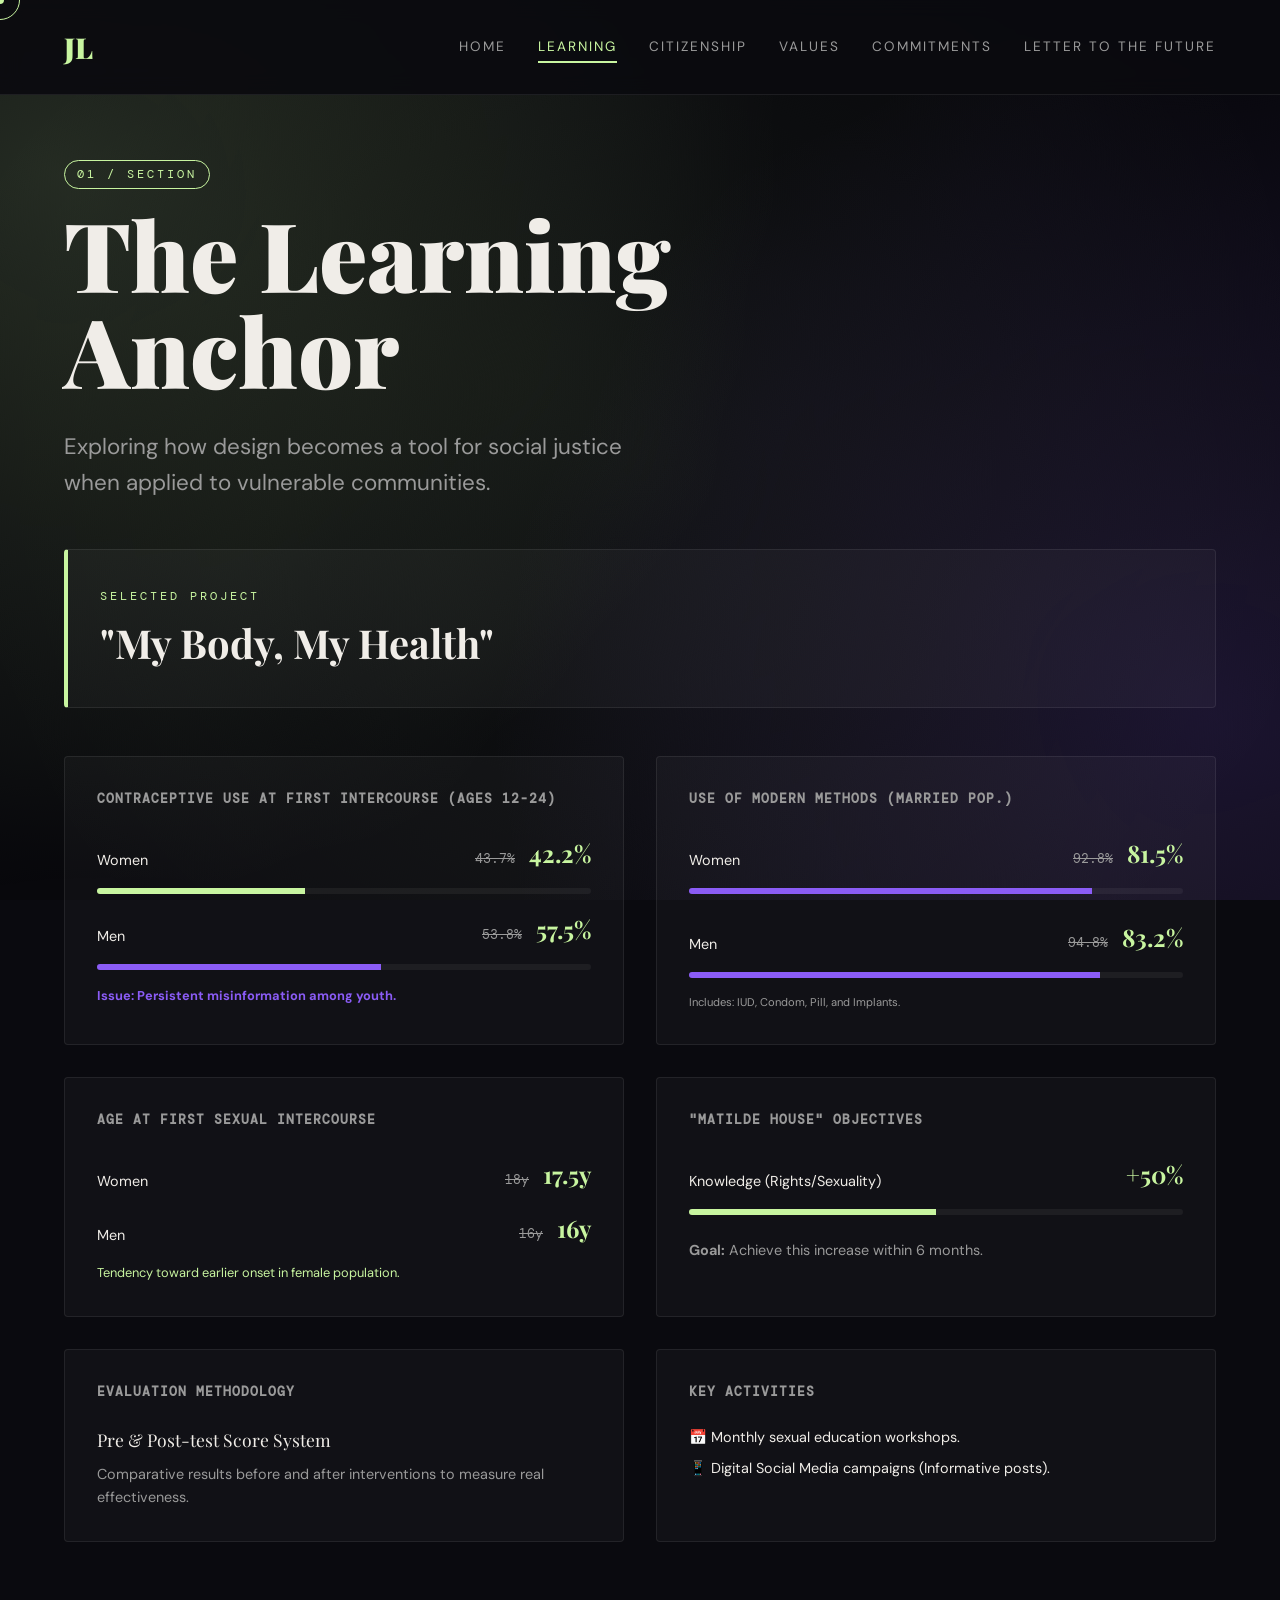
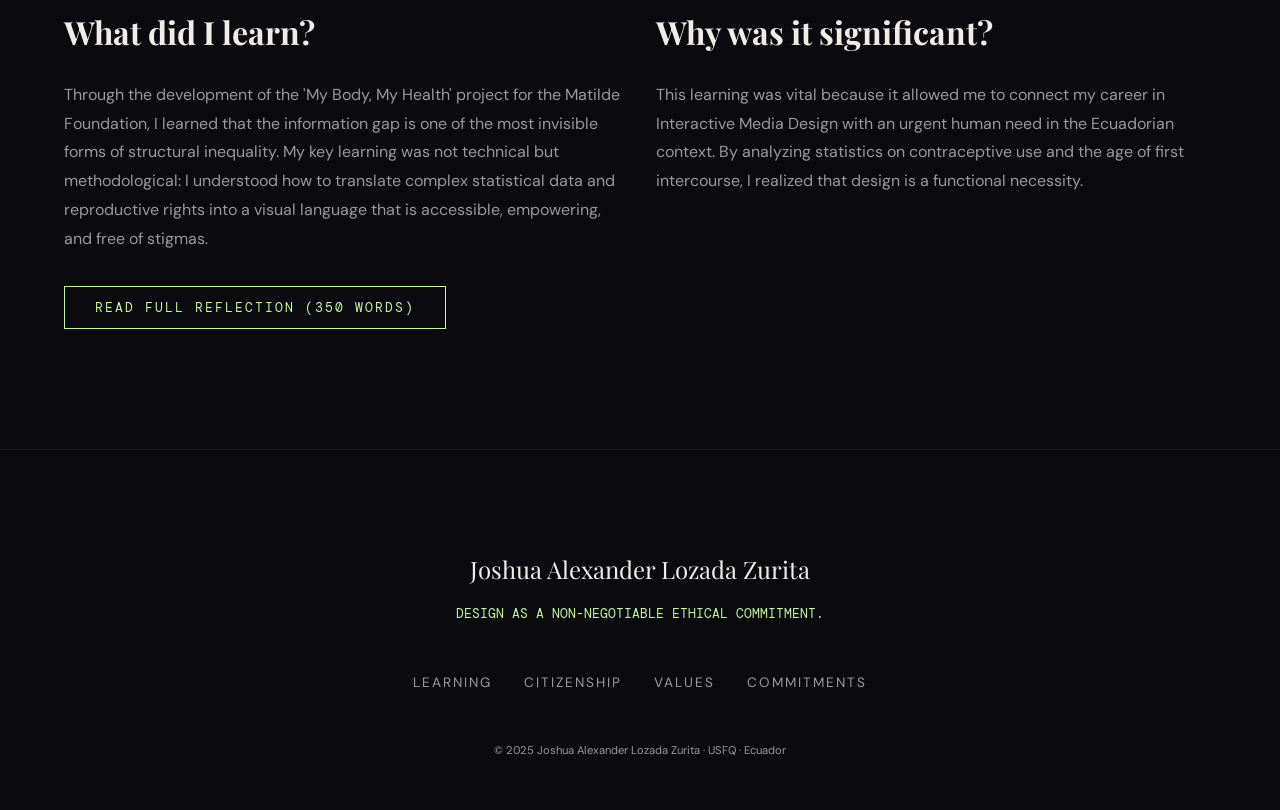
==== aprendizaje.html @ b24384f2 "Finalize High-End Academic E-Portfolio SPA (Translated to English with Liquid BG)" ====
<!DOCTYPE html>
<html lang="en">
<head>
  <meta charset="UTF-8">
  <meta name="viewport" content="width=device-width, initial-scale=1.0">
  <title>The Learning Anchor | My Body, My Health</title>
  <link rel="stylesheet" href="style.css">
  <link rel="preconnect" href="https://fonts.googleapis.com">
  <link rel="preconnect" href="https://fonts.gstatic.com" crossorigin>
  <link href="https://fonts.googleapis.com/css2?family=DM+Mono:wght@400;500&family=DM+Sans:ital,wght@0,400;0,500;0,700;1,400&family=Playfair+Display:ital,wght@0,700;0,900;1,700&display=swap" rel="stylesheet">
</head>
<body>
  <div class="bg-animation">
    <div class="liquid-mesh"></div>
    <svg xmlns="http://www.w3.org/2000/svg" style="display: none;">
      <defs>
        <filter id="liquid-filter">
          <feTurbulence type="fractalNoise" baseFrequency="0.005" numOctaves="2" result="turbulence" />
          <feDisplacementMap in="SourceGraphic" in2="turbulence" scale="60" />
        </filter>
      </defs>
    </svg>
  </div>
  <div id="cursor-dot"></div>
  <div id="cursor-ring"></div>
  <div id="scroll-progress"></div>

  <nav id="navbar">
    <a href="index.html" class="nav-logo">JL</a>
    <div class="nav-links">
      <a href="index.html" class="nav-link">Home</a>
      <a href="aprendizaje.html" class="nav-link active">Learning</a>
      <a href="ciudadania.html" class="nav-link">Citizenship</a>
      <a href="valores.html" class="nav-link">Values</a>
      <a href="compromisos.html" class="nav-link">Commitments</a>
      <a href="carta.html" class="nav-link">Letter to the Future</a>
    </div>
  </nav>

  <main>
    <section id="aprendizaje">
      <div class="container">
        <span class="badge reveal">01 / Section</span>
        <h2 class="section-title reveal">The Learning<br>Anchor</h2>
        <p class="section-desc reveal">Exploring how design becomes a tool for social justice when applied to vulnerable communities.</p>
        
        <div class="dash-block reveal" style="border-left: 4px solid var(--accent-lime); margin-bottom: 3rem;">
           <span class="badge" style="border:none; padding:0; margin-bottom: 5px;">Selected Project</span>
           <h3 style="font-family: var(--font-display); font-size: 2.5rem;">"My Body, My Health"</h3>
        </div>

        <!-- Dashboard -->
        <div class="dashboard-grid">
          <div class="dash-block reveal">
            <h4>Contraceptive use at first intercourse (Ages 12-24)</h4>
            <div class="stat-row">
              <span class="stat-info">Women</span>
              <div class="stat-val-group">
                <span class="stat-old">43.7%</span>
                <span class="stat-new">42.2%</span>
              </div>
            </div>
            <div class="progress-wrap"><div class="progress-bar" data-width="42.2"></div></div>
            <div class="stat-row" style="margin-top: 1rem;">
              <span class="stat-info">Men</span>
              <div class="stat-val-group">
                <span class="stat-old">53.8%</span>
                <span class="stat-new">57.5%</span>
              </div>
            </div>
            <div class="progress-wrap"><div class="progress-bar" data-width="57.5" style="background: var(--accent-violet);"></div></div>
            <p style="font-size: 0.8rem; color: var(--accent-violet); margin-top: 1rem; font-weight: 700;">Issue: Persistent misinformation among youth.</p>
          </div>

          <div class="dash-block reveal">
            <h4>Use of Modern Methods (Married Pop.)</h4>
            <div class="stat-row">
              <span class="stat-info">Women</span>
              <div class="stat-val-group">
                <span class="stat-old">92.8%</span>
                <span class="stat-new">81.5%</span>
              </div>
            </div>
            <div class="progress-wrap"><div class="progress-bar" data-width="81.5" style="background: var(--accent-violet);"></div></div>
            <div class="stat-row" style="margin-top: 1.5rem;">
              <span class="stat-info">Men</span>
              <div class="stat-val-group">
                <span class="stat-old">94.8%</span>
                <span class="stat-new">83.2%</span>
              </div>
            </div>
            <div class="progress-wrap"><div class="progress-bar" data-width="83.2" style="background: var(--accent-violet);"></div></div>
            <p style="font-size: 0.7rem; color: var(--text-dim); margin-top: 1rem;">Includes: IUD, Condom, Pill, and Implants.</p>
          </div>

          <div class="dash-block reveal">
            <h4>Age at First Sexual Intercourse</h4>
            <div class="stat-row">
              <span class="stat-info">Women</span>
              <div class="stat-val-group">
                <span class="stat-old">18y</span>
                <span class="stat-new">17.5y</span>
              </div>
            </div>
            <div class="stat-row" style="margin-top: 1rem;">
              <span class="stat-info">Men</span>
              <div class="stat-val-group">
                <span class="stat-old">16y</span>
                <span class="stat-new">16y</span>
              </div>
            </div>
            <p style="font-size: 0.8rem; color: var(--accent-lime); margin-top: 1rem;">Tendency toward earlier onset in female population.</p>
          </div>

          <div class="dash-block reveal">
            <h4>"Matilde House" Objectives</h4>
            <div class="stat-row">
              <span class="stat-info">Knowledge (Rights/Sexuality)</span>
              <div class="stat-val-group">
                <span class="stat-new">+50%</span>
              </div>
            </div>
            <div class="progress-wrap"><div class="progress-bar" data-width="50"></div></div>
            <p style="font-size: 0.9rem; color: var(--text-dim); margin-top: 1.5rem;"><strong>Goal:</strong> Achieve this increase within 6 months.</p>
          </div>
        </div>

        <!-- Strategy Blocks -->
        <div class="dashboard-grid" style="margin-top: 2rem;">
          <div class="dash-block reveal">
            <h4>Evaluation Methodology</h4>
            <p style="font-size: 1.1rem; font-family: var(--font-display);">Pre & Post-test Score System</p>
            <p style="font-size: 0.9rem; color: var(--text-dim); margin-top: 0.5rem;">Comparative results before and after interventions to measure real effectiveness.</p>
          </div>
          <div class="dash-block reveal">
            <h4>Key Activities</h4>
            <ul style="list-style: none; font-size: 0.9rem; color: var(--text-main);">
              <li style="margin-bottom: 0.5rem;">📅 Monthly sexual education workshops.</li>
              <li>📱 Digital Social Media campaigns (Informative posts).</li>
            </ul>
          </div>
        </div>

        <!-- Reflections -->
        <div class="dashboard-grid" style="margin-top: 4rem;">
          <div class="reveal">
            <h3 style="font-family: var(--font-display); font-size: 2rem; margin-bottom: 1.5rem;">What did I learn?</h3>
            <p style="color: var(--text-dim); line-height: 1.8;">Through the development of the 'My Body, My Health' project for the Matilde Foundation, I learned that the information gap is one of the most invisible forms of structural inequality. My key learning was not technical but methodological: I understood how to translate complex statistical data and reproductive rights into a visual language that is accessible, empowering, and free of stigmas.</p>
          </div>
          <div class="reveal">
            <h3 style="font-family: var(--font-display); font-size: 2rem; margin-bottom: 1.5rem;">Why was it significant?</h3>
            <p style="color: var(--text-dim); line-height: 1.8;">This learning was vital because it allowed me to connect my career in Interactive Media Design with an urgent human need in the Ecuadorian context. By analyzing statistics on contraceptive use and the age of first intercourse, I realized that design is a functional necessity.</p>
          </div>
        </div>

        <div class="reveal">
          <button class="btn" onclick="openModal('modal-learning')">Read full reflection (350 words)</button>
        </div>
      </div>
    </section>
  </main>

  <footer>
    <div class="container">
      <div class="footer-credits">Joshua Alexander Lozada Zurita</div>
      <div class="footer-tagline">Design as a non-negotiable ethical commitment.</div>
      <div class="footer-nav">
        <a href="aprendizaje.html" class="nav-link">Learning</a>
        <a href="ciudadania.html" class="nav-link">Citizenship</a>
        <a href="valores.html" class="nav-link">Values</a>
        <a href="compromisos.html" class="nav-link">Commitments</a>
      </div>
      <p style="font-size: 0.7rem; color: var(--text-dim);">&copy; 2025 Joshua Alexander Lozada Zurita · USFQ · Ecuador</p>
    </div>
  </footer>

  <!-- MODALS -->
  <div id="modal-learning" class="modal-overlay" onclick="closeModal(event)">
    <div class="modal-content">
      <button class="close-modal" onclick="closeModal(event)">&times;</button>
      <h2 class="modal-title">Design as Social Justice</h2>
      <div class="modal-text">
        <p>During my service at the Matilde Foundation, I observed that misinformation is a structural barrier that perpetuates cycles of vulnerability. Developing the <strong>"My Body, My Health"</strong> project taught me that my role as a future professional is not only aesthetic but deeply functional and ethical. By analyzing the data comparison between 2018 and 2026, I identified alarming regressions in access to modern methods in the married population, dropping from 92.8% to 81.5% in women, and a trend toward an earlier age of sexual debut in women at 17.5 years. These figures are not just numbers; they are the reflection of an information gap that design must close.</p>
        
        <div class="modal-highlight">
          <strong>Key insight:</strong> The icons we considered 'universal' were not. Colors had specific cultural connotations, and typography was not just an aesthetic choice but a real accessibility tool for women with varying levels of literacy.
        </div>
        
        <p>The design process became an exercise in humility and active listening. I began researching user-centered design methodologies, applying participant observation techniques to understand how the mothers at Matilde House processed visual information. I discovered that standard medical terminology generated rejection and confusion; thus, my work consisted of "translating" those reproductive rights into an empowering visual system, free of stigma and easy to navigate. I learned that true excellence in design does not reside in technical sophistication, but in the ability to make complexity invisible to bridge informational distances.</p>

        <p>Professionally, this experience redefined my vision. Before PASEC, I saw design as a commercial service; now I understand it as social capital. My goal with the monthly workshops and digital campaigns is to increase knowledge about bodily autonomy by 50% within 6 months, using a Pre and Post-test system to validate that the change is not just visual but cognitive. This project is proof that a designer can and must be an ethical interventionist in their community, transforming misinformation into citizen power.</p>
      </div>
    </div>
  </div>

  <script src="shared.js"></script>
</body>
</html>
---- style.css ----
:root {
  --bg-color: #0A0A0F;
  --accent-lime: #C8F5A0;
  --accent-violet: #8B5CF6;
  --text-main: #F0EDE8;
  --text-dim: #9A9A9A;
  --glass: rgba(255, 255, 255, 0.03);
  --glass-border: rgba(255, 255, 255, 0.08);
  
  --font-display: 'Playfair Display', serif;
  --font-body: 'DM Sans', sans-serif;
  --font-mono: 'DM Mono', monospace;
  
  --transition: all 0.5s cubic-bezier(0.23, 1, 0.32, 1);
}

* {
  margin: 0;
  padding: 0;
  box-sizing: border-box;
  cursor: none; /* Hide default cursor */
}

html {
  scroll-behavior: smooth;
  background-color: var(--bg-color);
  color: var(--text-main);
  font-family: var(--font-body);
  overflow-x: hidden;
}

body {
  line-height: 1.6;
}

/* --- Custom Cursor --- */
#cursor-dot {
  width: 8px;
  height: 8px;
  background: var(--accent-lime);
  position: fixed;
  pointer-events: none;
  z-index: 10000;
  border-radius: 50%;
  transform: translate(-50%, -50%);
  transition: width 0.3s, height 0.3s;
}
#cursor-ring {
  width: 40px;
  height: 40px;
  border: 1px solid var(--accent-lime);
  position: fixed;
  pointer-events: none;
  z-index: 9999;
  border-radius: 50%;
  transform: translate(-50%, -50%);
  transition: all 0.15s ease-out;
}

/* --- Scroll Progress --- */
#scroll-progress {
  position: fixed;
  top: 0;
  left: 0;
  width: 0%;
  height: 4px;
  background: var(--accent-lime);
  z-index: 1001;
}

/* --- Navigation --- */
nav {
  position: fixed;
  top: 0;
  width: 100%;
  padding: 1.5rem 5%;
  display: flex;
  justify-content: space-between;
  align-items: center;
  z-index: 1000;
  transition: var(--transition);
  background: rgba(10, 10, 15, 0.9);
  backdrop-filter: blur(10px);
  border-bottom: 1px solid var(--glass-border);
}

.nav-logo {
  font-family: var(--font-display);
  font-size: 1.8rem;
  font-weight: 900;
  color: var(--accent-lime);
  text-decoration: none;
}

.nav-links {
  display: flex;
  gap: 2rem;
}
.nav-link {
  text-decoration: none;
  color: var(--text-dim);
  font-size: 0.85rem;
  text-transform: uppercase;
  letter-spacing: 2px;
  transition: var(--transition);
  position: relative;
}
.nav-link:hover, .nav-link.active {
  color: var(--accent-lime);
}
.nav-link::after {
  content: '';
  position: absolute;
  bottom: -5px;
  left: 0;
  width: 0;
  height: 2px;
  background: var(--accent-lime);
  transition: var(--transition);
}
.nav-link.active::after {
  width: 100%;
}

/* --- Layout Elements --- */
.container {
  max-width: 1300px;
  margin: 0 auto;
  padding: 0 5%;
}

section {
  padding: 160px 0 120px;
  min-height: 100vh;
  display: flex;
  flex-direction: column;
  justify-content: center;
}

.reveal {
  opacity: 0;
  transform: translateY(40px);
  transition: all 0.8s cubic-bezier(0.23, 1, 0.32, 1);
}
.reveal.visible {
  opacity: 1;
  transform: translateY(0);
}

.badge {
  font-family: var(--font-mono);
  font-size: 0.75rem;
  color: var(--accent-lime);
  text-transform: uppercase;
  letter-spacing: 3px;
  margin-bottom: 1rem;
  display: inline-block;
  border: 1px solid var(--accent-lime);
  padding: 4px 12px;
  border-radius: 50px;
}

.section-title {
  font-family: var(--font-display);
  font-size: clamp(3rem, 8vw, 6rem);
  font-weight: 900;
  line-height: 1;
  margin-bottom: 2rem;
}

.section-desc {
  font-size: clamp(1.1rem, 2vw, 1.4rem);
  color: var(--text-dim);
  max-width: 600px;
  margin-bottom: 3rem;
}

/* --- Hero Section --- */
#hero {
  text-align: left;
  position: relative;
  overflow: hidden;
}

.hero-name {
  font-family: var(--font-display);
  font-size: clamp(3.5rem, 10vw, 8rem);
  font-weight: 900;
  line-height: 0.9;
  margin-bottom: 2rem;
  max-width: 1000px;
}
.hero-name span {
  display: block;
  color: transparent;
  -webkit-text-stroke: 1px var(--text-main);
}

.hero-tagline {
  font-size: 1.2rem;
  color: var(--accent-lime);
  font-family: var(--font-mono);
  margin-bottom: 3rem;
}

.hero-stats {
  display: flex;
  gap: 4rem;
  margin-top: 4rem;
}
.stat-item {
  display: flex;
  flex-direction: column;
}
.stat-number {
  font-family: var(--font-display);
  font-size: 3.5rem;
  font-weight: 700;
  color: var(--accent-violet);
}
.stat-label {
  font-family: var(--font-mono);
  font-size: 0.8rem;
  color: var(--text-dim);
  text-transform: uppercase;
  letter-spacing: 2px;
}

.hero-cards {
  display: flex;
  flex-wrap: wrap;
  gap: 1.5rem;
  margin-top: 5rem;
}
.nav-card {
  flex: 1 1 250px;
  background: var(--glass);
  border: 1px solid var(--glass-border);
  padding: 2.5rem;
  text-decoration: none;
  color: var(--text-main);
  transition: var(--transition);
  position: relative;
  overflow: hidden;
  min-height: 200px;
  display: flex;
  flex-direction: column;
  justify-content: center;
}
.nav-card:hover {
  background: rgba(255, 255, 255, 0.06);
  transform: translateY(-10px);
  border-color: var(--accent-lime);
}
.nav-card h4 {
  font-family: var(--font-display);
  font-size: 1.8rem;
  margin-bottom: 0.5rem;
}
.nav-card p {
  color: var(--text-dim);
  font-size: 0.9rem;
}

/* --- Dashboard Styles --- */
.dashboard-grid {
  display: grid;
  grid-template-columns: repeat(2, 1fr);
  gap: 2rem;
  margin-top: 3rem;
}
.dash-block {
  background: var(--glass);
  border: 1px solid var(--glass-border);
  padding: 2rem;
  border-radius: 4px;
  transition: var(--transition);
}
.dash-block:hover {
  border-color: var(--accent-violet);
}
.dash-block h4 {
  font-family: var(--font-mono);
  font-size: 0.8rem;
  color: var(--text-dim);
  text-transform: uppercase;
  margin-bottom: 1.5rem;
  letter-spacing: 1px;
}

.stat-row {
  display: flex;
  justify-content: space-between;
  margin-bottom: 1rem;
  align-items: flex-end;
}
.stat-info {
  font-size: 0.9rem;
  color: var(--text-main);
}
.stat-val-group {
  text-align: right;
}
.stat-old {
  font-family: var(--font-mono);
  font-size: 0.8rem;
  color: var(--text-dim);
  text-decoration: line-through;
}
.stat-new {
  font-family: var(--font-display);
  font-size: 1.5rem;
  color: var(--accent-lime);
  font-weight: 700;
  margin-left: 10px;
}

.progress-wrap {
  width: 100%;
  height: 6px;
  background: rgba(255, 255, 255, 0.05);
  border-radius: 10px;
  margin-top: 5px;
  overflow: hidden;
}
.progress-bar {
  height: 100%;
  background: var(--accent-lime);
  width: 0%;
  transition: width 1.5s cubic-bezier(0.23, 1, 0.32, 1);
}

/* --- Citizenship Comparison --- */
.comparison-grid {
  display: grid;
  grid-template-columns: 1fr 1fr;
  gap: 4rem;
  margin-top: 4rem;
  position: relative;
}
.comparison-grid::after {
  content: '';
  position: absolute;
  left: 50%;
  top: 0;
  height: 100%;
  width: 1px;
  background: var(--glass-border);
}
.compare-item h3 {
  font-family: var(--font-display);
  font-size: 2.5rem;
  margin-bottom: 1.5rem;
}
.compare-item.after h3 {
  color: var(--accent-lime);
}
.compare-item p {
  color: var(--text-dim);
  font-size: 1.1rem;
  line-height: 1.8;
}

/* --- Values Cards --- */
.values-grid {
  display: grid;
  grid-template-columns: repeat(3, 1fr);
  gap: 2rem;
}
.value-card {
  background: var(--glass);
  border: 1px solid var(--glass-border);
  padding: 3rem 2rem;
  transition: var(--transition);
  cursor: pointer;
}
.value-card:hover {
  background: rgba(139, 92, 246, 0.05);
  border-color: var(--accent-violet);
  transform: translateY(-10px);
}
.value-icon {
  font-size: 2.5rem;
  margin-bottom: 2rem;
}
.value-card h3 {
  font-family: var(--font-display);
  font-size: 2rem;
  margin-bottom: 1rem;
}
.value-card .importance {
  font-weight: 700;
  color: var(--text-main);
  margin-bottom: 1rem;
  font-size: 0.9rem;
}
.value-card .application {
  color: var(--text-dim);
  font-size: 0.9rem;
}

/* --- Matrix Tabs --- */
.tabs-nav {
  display: flex;
  gap: 2rem;
  margin-bottom: 4rem;
  border-bottom: 1px solid var(--glass-border);
}
.tab-btn {
  background: none;
  border: none;
  color: var(--text-dim);
  font-family: var(--font-display);
  font-size: 1.8rem;
  padding-bottom: 1rem;
  cursor: pointer;
  position: relative;
  transition: var(--transition);
}
.tab-btn.active {
  color: var(--text-main);
}
.tab-btn.active::after {
  content: '';
  position: absolute;
  bottom: -1px;
  left: 0;
  width: 100%;
  height: 3px;
  background: var(--accent-lime);
}

.tab-content {
  display: none;
  animation: fadeIn 0.5s ease;
}
.tab-content.active {
  display: block;
}

.matrix-layout {
  display: grid;
  grid-template-columns: 1fr 1fr;
  gap: 4rem;
}
.matrix-info h4 {
  font-family: var(--font-mono);
  font-size: 0.8rem;
  color: var(--accent-lime);
  margin-bottom: 1rem;
  text-transform: uppercase;
}
.matrix-info p {
  font-size: 1.2rem;
  margin-bottom: 2rem;
}
.indicator-list {
  display: flex;
  flex-wrap: wrap;
  gap: 10px;
}
.indicator-tag {
  background: rgba(200, 245, 160, 0.1);
  color: var(--accent-lime);
  padding: 6px 15px;
  border-radius: 50px;
  font-size: 0.8rem;
  font-family: var(--font-mono);
}

.action-grid {
  display: grid;
  grid-template-columns: 1fr 1fr;
  gap: 1rem;
}
.action-card {
  background: var(--glass);
  border: 1px solid var(--glass-border);
  padding: 1.5rem;
  transition: var(--transition);
  cursor: pointer;
}
.action-card:hover {
  border-color: var(--accent-lime);
}
.action-card span {
  font-family: var(--font-mono);
  color: var(--accent-lime);
  display: block;
  margin-bottom: 10px;
}
.action-card h5 {
  font-family: var(--font-display);
  font-size: 1.2rem;
}

/* --- Video Section --- */
.video-wrapper {
  position: relative;
  padding-bottom: 56.25%; /* 16:9 */
  height: 0;
  background: #000;
  margin-top: 3rem;
  border: 1px solid var(--glass-border);
}
.video-wrapper iframe {
  position: absolute;
  top: 0;
  left: 0;
  width: 100%;
  height: 100%;
}
.video-placeholder {
  position: absolute;
  top: 0;
  left: 0;
  width: 100%;
  height: 100%;
  display: flex;
  flex-direction: column;
  justify-content: center;
  align-items: center;
  background: var(--bg-color);
  z-index: 1;
}
.play-btn {
  width: 80px;
  height: 80px;
  background: var(--accent-lime);
  border-radius: 50%;
  display: flex;
  justify-content: center;
  align-items: center;
  margin-bottom: 1rem;
}
.play-btn svg {
  fill: var(--bg-color);
  width: 30px;
}

/* --- Modals --- */
.modal-overlay {
  position: fixed;
  top: 0;
  left: 0;
  width: 100%;
  height: 100%;
  background: rgba(0, 0, 0, 0.9);
  backdrop-filter: blur(10px);
  display: none;
  justify-content: center;
  align-items: center;
  z-index: 2000;
  padding: 20px;
}
.modal-content {
  background: var(--bg-color);
  border: 1px solid var(--glass-border);
  max-width: 800px;
  width: 100%;
  padding: 4rem;
  position: relative;
  max-height: 90vh;
  overflow-y: auto;
}
.close-modal {
  position: absolute;
  top: 30px;
  right: 30px;
  background: none;
  border: none;
  color: var(--text-main);
  font-size: 2rem;
  cursor: pointer;
}
.modal-title {
  font-family: var(--font-display);
  font-size: 3rem;
  margin-bottom: 2rem;
  color: var(--accent-lime);
}
.modal-text {
  font-size: 1.1rem;
  line-height: 1.8;
  color: var(--text-main);
}
.modal-highlight {
  background: rgba(200, 245, 160, 0.05);
  border-left: 4px solid var(--accent-lime);
  padding: 1.5rem;
  margin: 2rem 0;
  font-family: var(--font-mono);
  font-size: 0.9rem;
}

/* --- Buttons --- */
.btn {
  background: transparent;
  border: 1px solid var(--accent-lime);
  color: var(--accent-lime);
  padding: 12px 30px;
  font-family: var(--font-mono);
  text-transform: uppercase;
  letter-spacing: 2px;
  font-size: 0.8rem;
  transition: var(--transition);
  display: inline-block;
  margin-top: 2rem;
}
.btn:hover {
  background: var(--accent-lime);
  color: var(--bg-color);
}

/* --- Footer --- */
footer {
  padding: 100px 0 50px;
  border-top: 1px solid var(--glass-border);
  text-align: center;
}
.footer-credits {
  font-family: var(--font-display);
  font-size: 1.5rem;
  margin-bottom: 1rem;
}
.footer-tagline {
  font-family: var(--font-mono);
  color: var(--accent-lime);
  font-size: 0.8rem;
  text-transform: uppercase;
  margin-bottom: 3rem;
}
.footer-nav {
  display: flex;
  justify-content: center;
  gap: 2rem;
  margin-bottom: 3rem;
}

@keyframes fadeIn {
  from { opacity: 0; transform: translateY(10px); }
  to { opacity: 1; transform: translateY(0); }
}

/* --- Mobile Responsive --- */
/* --- Soft Liquid Water Background --- */
.bg-animation {
  position: fixed;
  top: 0;
  left: 0;
  width: 100%;
  height: 100%;
  z-index: -1;
  background: #08080c;
  overflow: hidden;
}

.liquid-mesh {
  position: absolute;
  top: -25%;
  left: -25%;
  width: 150%;
  height: 150%;
  background: 
    radial-gradient(circle at 20% 30%, rgba(200, 245, 160, 0.15) 0%, transparent 40%),
    radial-gradient(circle at 80% 70%, rgba(139, 92, 246, 0.15) 0%, transparent 40%),
    radial-gradient(circle at 50% 50%, rgba(200, 245, 160, 0.05) 0%, transparent 60%);
  filter: url(#liquid-filter);
  animation: waterFlow 20s infinite alternate ease-in-out;
}

@keyframes waterFlow {
  0% { transform: translate(0, 0) scale(1); }
  50% { transform: translate(-5%, -5%) scale(1.1); }
  100% { transform: translate(5%, 5%) scale(1); }
}

@media (max-width: 1024px) {
  .hero-cards, .values-grid, .comparison-grid, .dashboard-grid, .matrix-layout, .action-grid {
    grid-template-columns: 1fr;
  }
  .comparison-grid::after { display: none; }
  .nav-links { display: none; }
  .liquid-mesh { opacity: 0.8; }
}
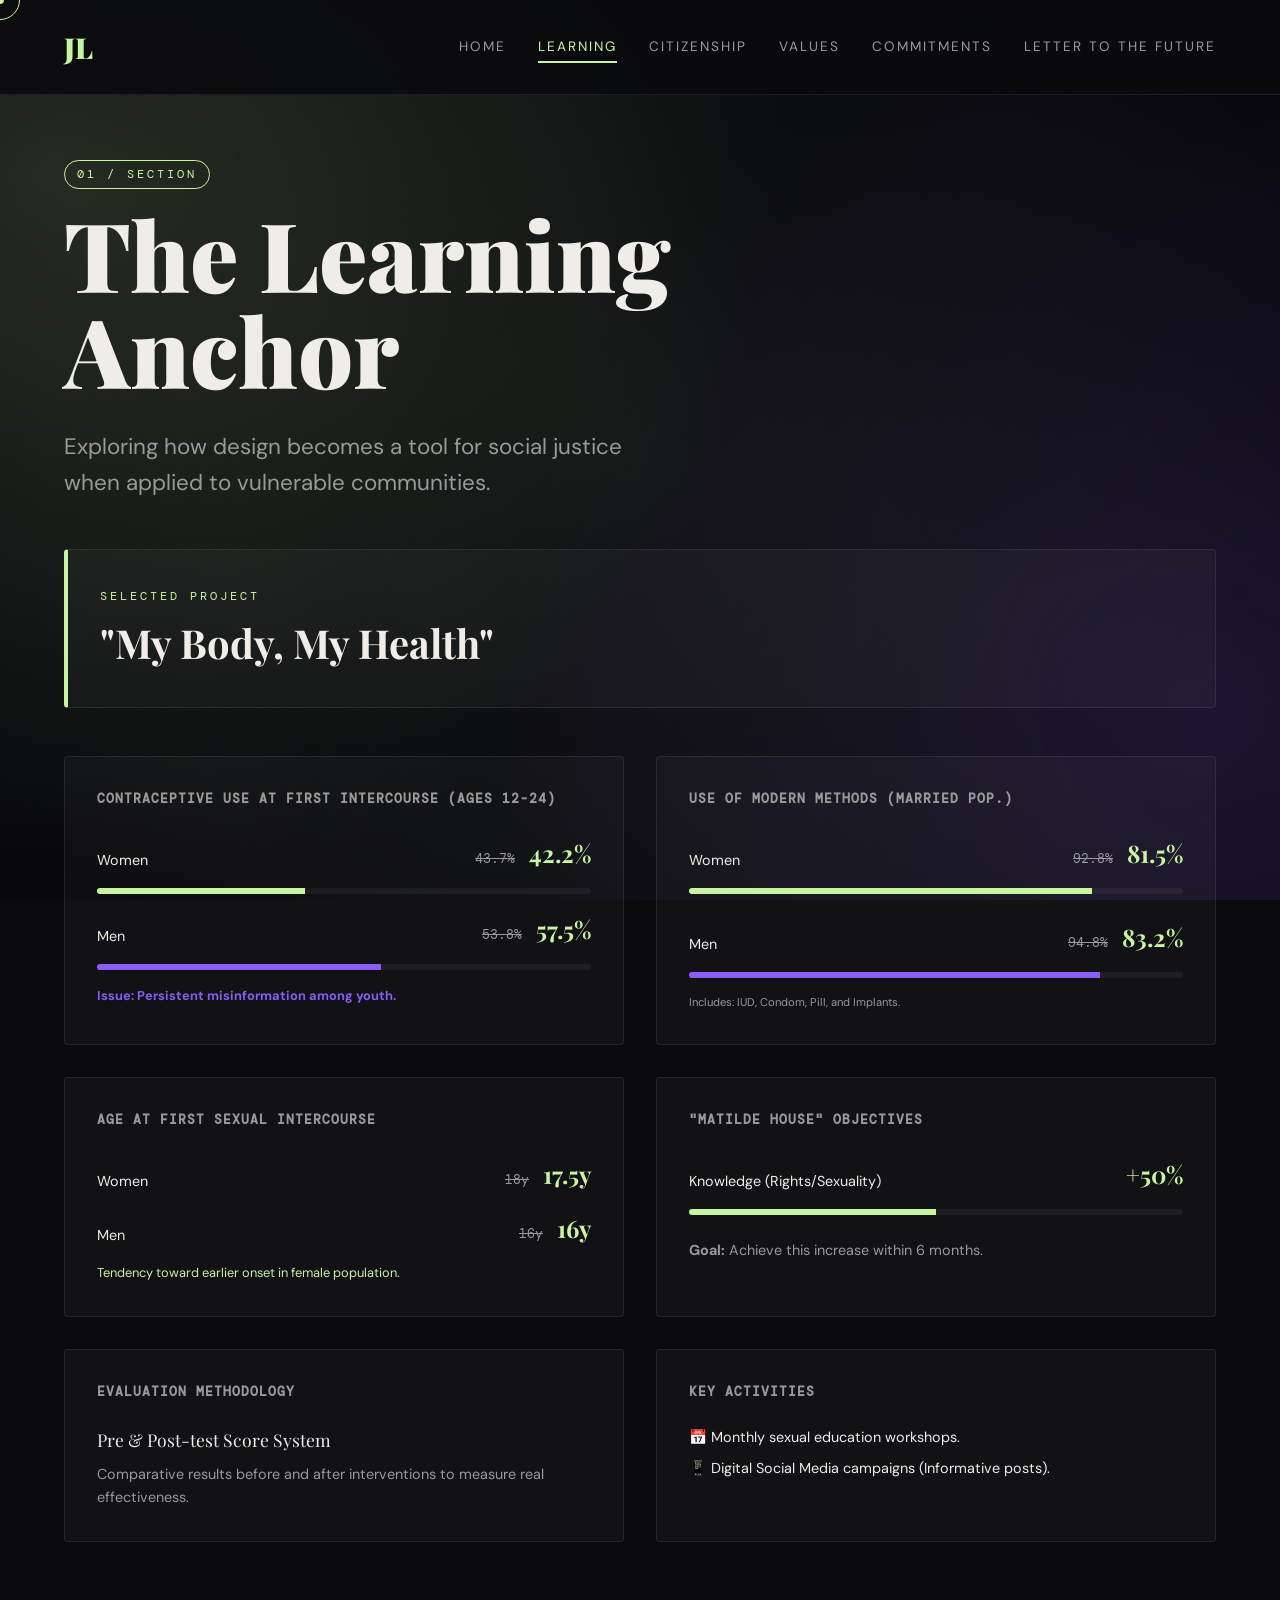
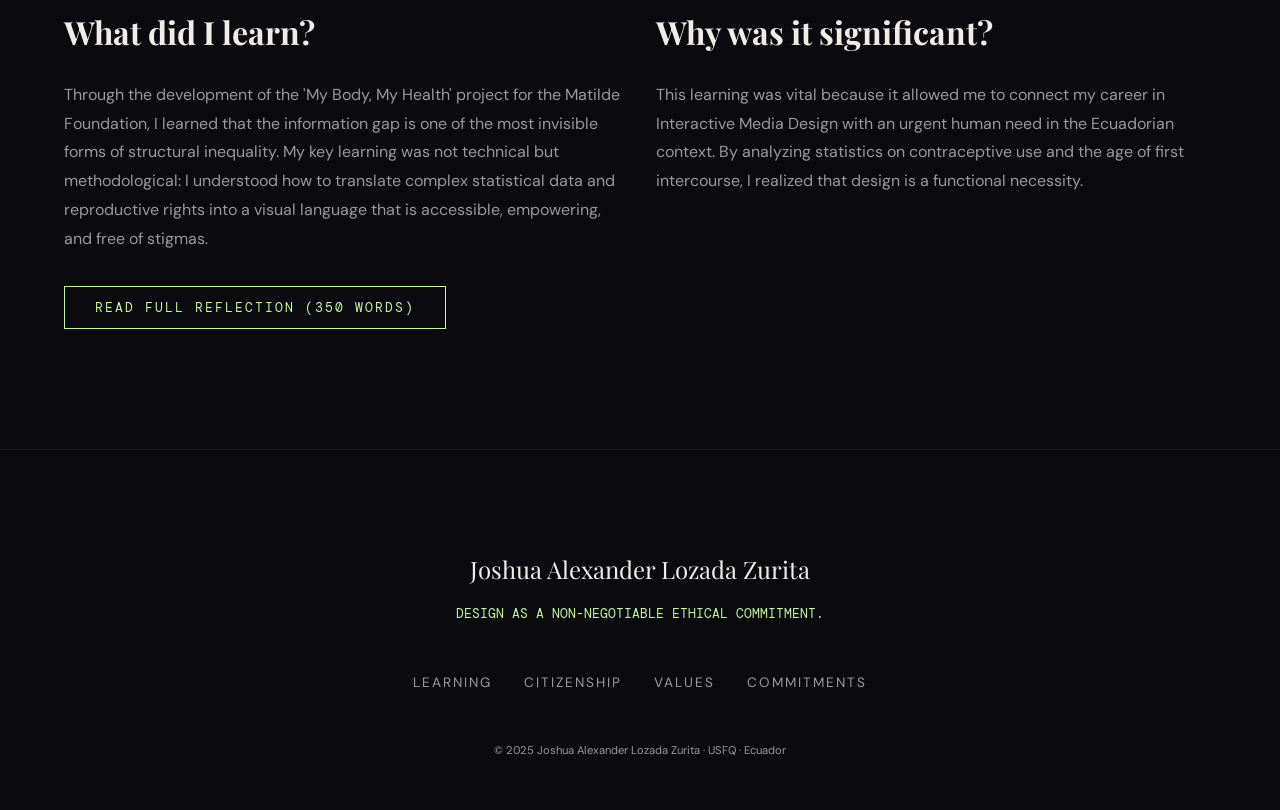
==== commit b9696200: "Fix: Correct color coding for gender bars in learning dashboard" ====
--- a/aprendizaje.html
+++ b/aprendizaje.html
@@ -81,7 +81,7 @@
                 <span class="stat-new">81.5%</span>
               </div>
             </div>
-            <div class="progress-wrap"><div class="progress-bar" data-width="81.5" style="background: var(--accent-violet);"></div></div>
+            <div class="progress-wrap"><div class="progress-bar" data-width="81.5"></div></div>
             <div class="stat-row" style="margin-top: 1.5rem;">
               <span class="stat-info">Men</span>
               <div class="stat-val-group">
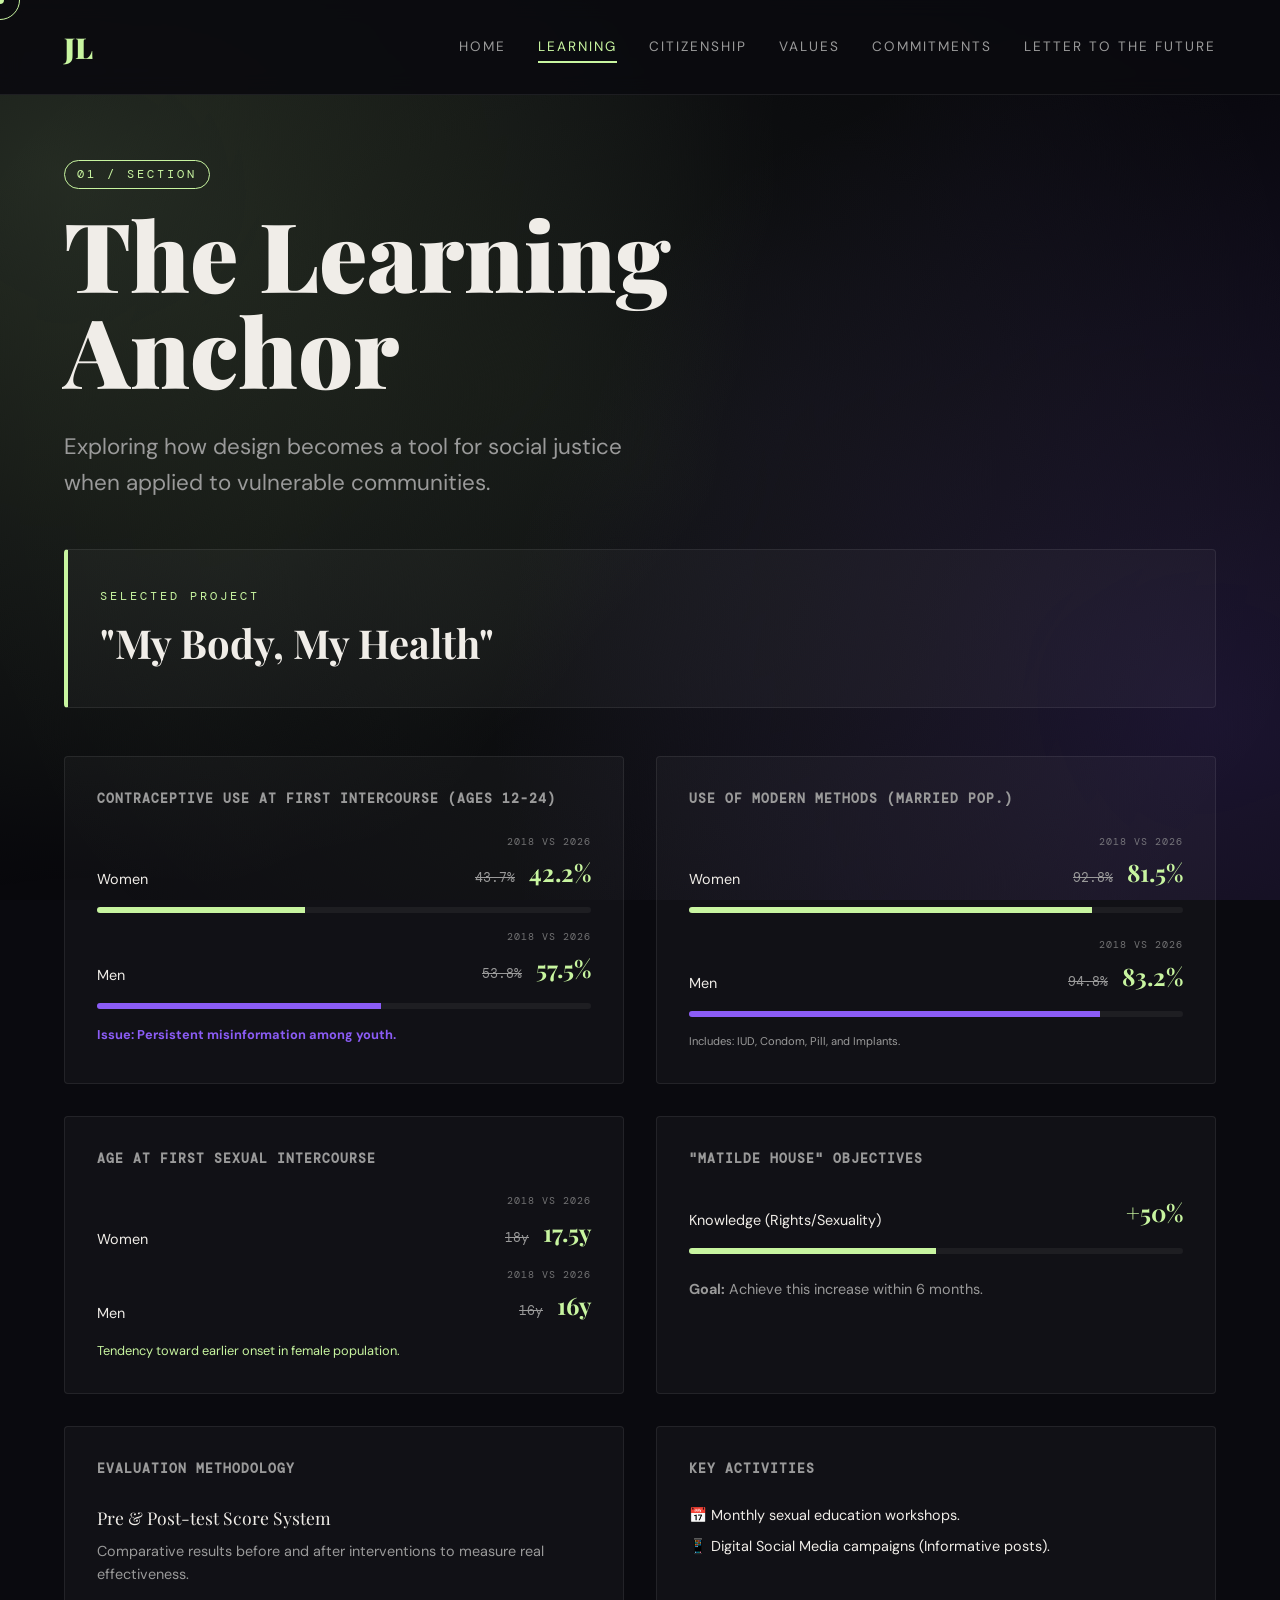
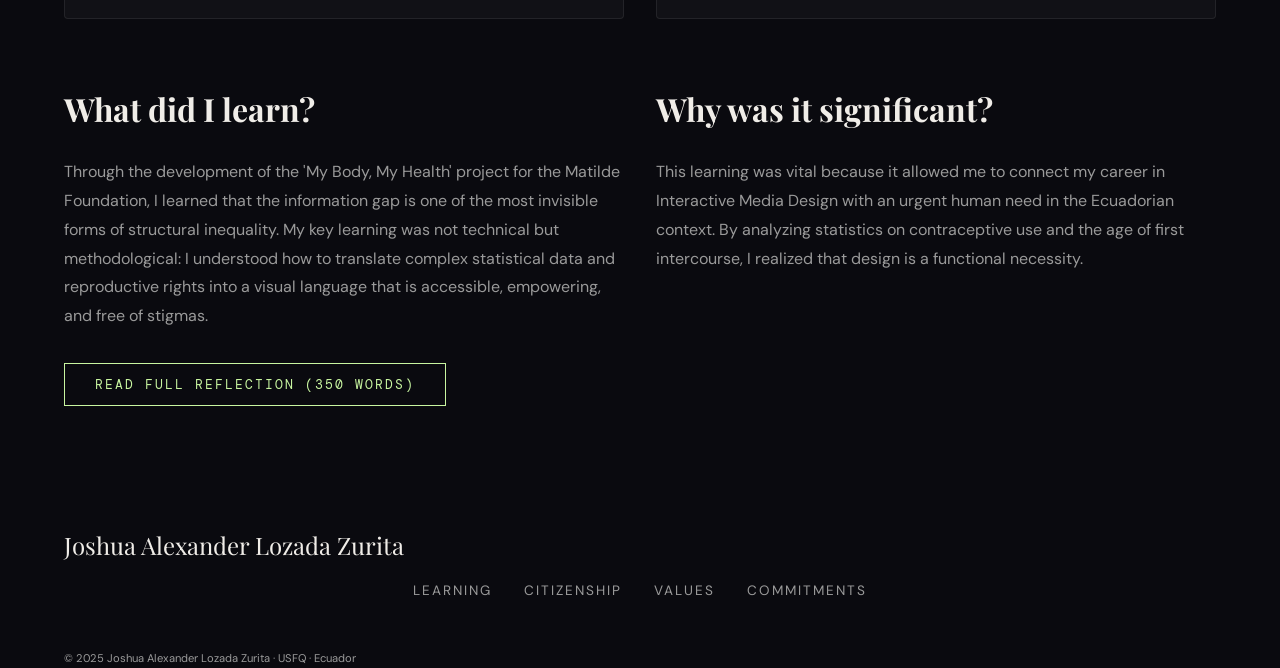
==== commit c54c298f: "Final updates: Rubric compliance, video embed, unified texts" ====
--- a/aprendizaje.html
+++ b/aprendizaje.html
@@ -49,6 +49,8 @@
            <h3 style="font-family: var(--font-display); font-size: 2.5rem;">"My Body, My Health"</h3>
         </div>
 
+       
+
         <!-- Dashboard -->
         <div class="dashboard-grid">
           <div class="dash-block reveal">
@@ -56,6 +58,7 @@
             <div class="stat-row">
               <span class="stat-info">Women</span>
               <div class="stat-val-group">
+                <div class="stat-year-label">2018 vs 2026</div>
                 <span class="stat-old">43.7%</span>
                 <span class="stat-new">42.2%</span>
               </div>
@@ -64,6 +67,7 @@
             <div class="stat-row" style="margin-top: 1rem;">
               <span class="stat-info">Men</span>
               <div class="stat-val-group">
+                <div class="stat-year-label">2018 vs 2026</div>
                 <span class="stat-old">53.8%</span>
                 <span class="stat-new">57.5%</span>
               </div>
@@ -77,6 +81,7 @@
             <div class="stat-row">
               <span class="stat-info">Women</span>
               <div class="stat-val-group">
+                <div class="stat-year-label">2018 vs 2026</div>
                 <span class="stat-old">92.8%</span>
                 <span class="stat-new">81.5%</span>
               </div>
@@ -85,6 +90,7 @@
             <div class="stat-row" style="margin-top: 1.5rem;">
               <span class="stat-info">Men</span>
               <div class="stat-val-group">
+                <div class="stat-year-label">2018 vs 2026</div>
                 <span class="stat-old">94.8%</span>
                 <span class="stat-new">83.2%</span>
               </div>
@@ -98,6 +104,7 @@
             <div class="stat-row">
               <span class="stat-info">Women</span>
               <div class="stat-val-group">
+                <div class="stat-year-label">2018 vs 2026</div>
                 <span class="stat-old">18y</span>
                 <span class="stat-new">17.5y</span>
               </div>
@@ -105,6 +112,7 @@
             <div class="stat-row" style="margin-top: 1rem;">
               <span class="stat-info">Men</span>
               <div class="stat-val-group">
+                <div class="stat-year-label">2018 vs 2026</div>
                 <span class="stat-old">16y</span>
                 <span class="stat-new">16y</span>
               </div>
@@ -163,7 +171,6 @@
   <footer>
     <div class="container">
       <div class="footer-credits">Joshua Alexander Lozada Zurita</div>
-      <div class="footer-tagline">Design as a non-negotiable ethical commitment.</div>
       <div class="footer-nav">
         <a href="aprendizaje.html" class="nav-link">Learning</a>
         <a href="ciudadania.html" class="nav-link">Citizenship</a>
--- a/style.css
+++ b/style.css
@@ -39,22 +39,28 @@
   height: 8px;
   background: var(--accent-lime);
   position: fixed;
+  top: 0;
+  left: 0;
   pointer-events: none;
   z-index: 10000;
   border-radius: 50%;
-  transform: translate(-50%, -50%);
-  transition: width 0.3s, height 0.3s;
+  transform: translate3d(-50%, -50%, 0);
+  transition: width 0.3s, height 0.3s, background 0.3s;
+  will-change: transform;
 }
 #cursor-ring {
   width: 40px;
   height: 40px;
   border: 1px solid var(--accent-lime);
   position: fixed;
+  top: 0;
+  left: 0;
   pointer-events: none;
   z-index: 9999;
   border-radius: 50%;
-  transform: translate(-50%, -50%);
-  transition: all 0.15s ease-out;
+  transform: translate3d(-50%, -50%, 0);
+  transition: width 0.15s ease-out, height 0.15s ease-out, border-color 0.15s ease-out;
+  will-change: transform;
 }
 
 /* --- Scroll Progress --- */
@@ -300,6 +306,15 @@
 }
 .stat-val-group {
   text-align: right;
+}
+.stat-year-label {
+  font-family: var(--font-mono);
+  font-size: 0.6rem;
+  color: var(--text-dim);
+  text-transform: uppercase;
+  letter-spacing: 1px;
+  margin-bottom: 4px;
+  opacity: 0.7;
 }
 .stat-old {
   font-family: var(--font-mono);
@@ -612,11 +627,37 @@
   color: var(--bg-color);
 }
 
-/* --- Footer --- */
-footer {
-  padding: 100px 0 50px;
-  border-top: 1px solid var(--glass-border);
-  text-align: center;
+/* --- Editorial Images --- */
+.img-wrapper {
+  position: relative;
+  overflow: hidden;
+  border: 1px solid var(--glass-border);
+  background: var(--glass);
+  margin: 3rem 0;
+  border-radius: 4px;
+}
+.editorial-img {
+  width: 100%;
+  height: auto;
+  display: block;
+  filter: grayscale(20%) contrast(110%);
+  transition: transform 1.5s cubic-bezier(0.23, 1, 0.32, 1);
+}
+.img-wrapper:hover .editorial-img {
+  transform: scale(1.05);
+}
+.img-caption {
+  position: absolute;
+  bottom: 20px;
+  left: 20px;
+  background: rgba(10, 10, 15, 0.8);
+  backdrop-filter: blur(5px);
+  padding: 8px 15px;
+  font-family: var(--font-mono);
+  font-size: 0.7rem;
+  color: var(--accent-lime);
+  text-transform: uppercase;
+  letter-spacing: 1px;
 }
 .footer-credits {
   font-family: var(--font-display);
